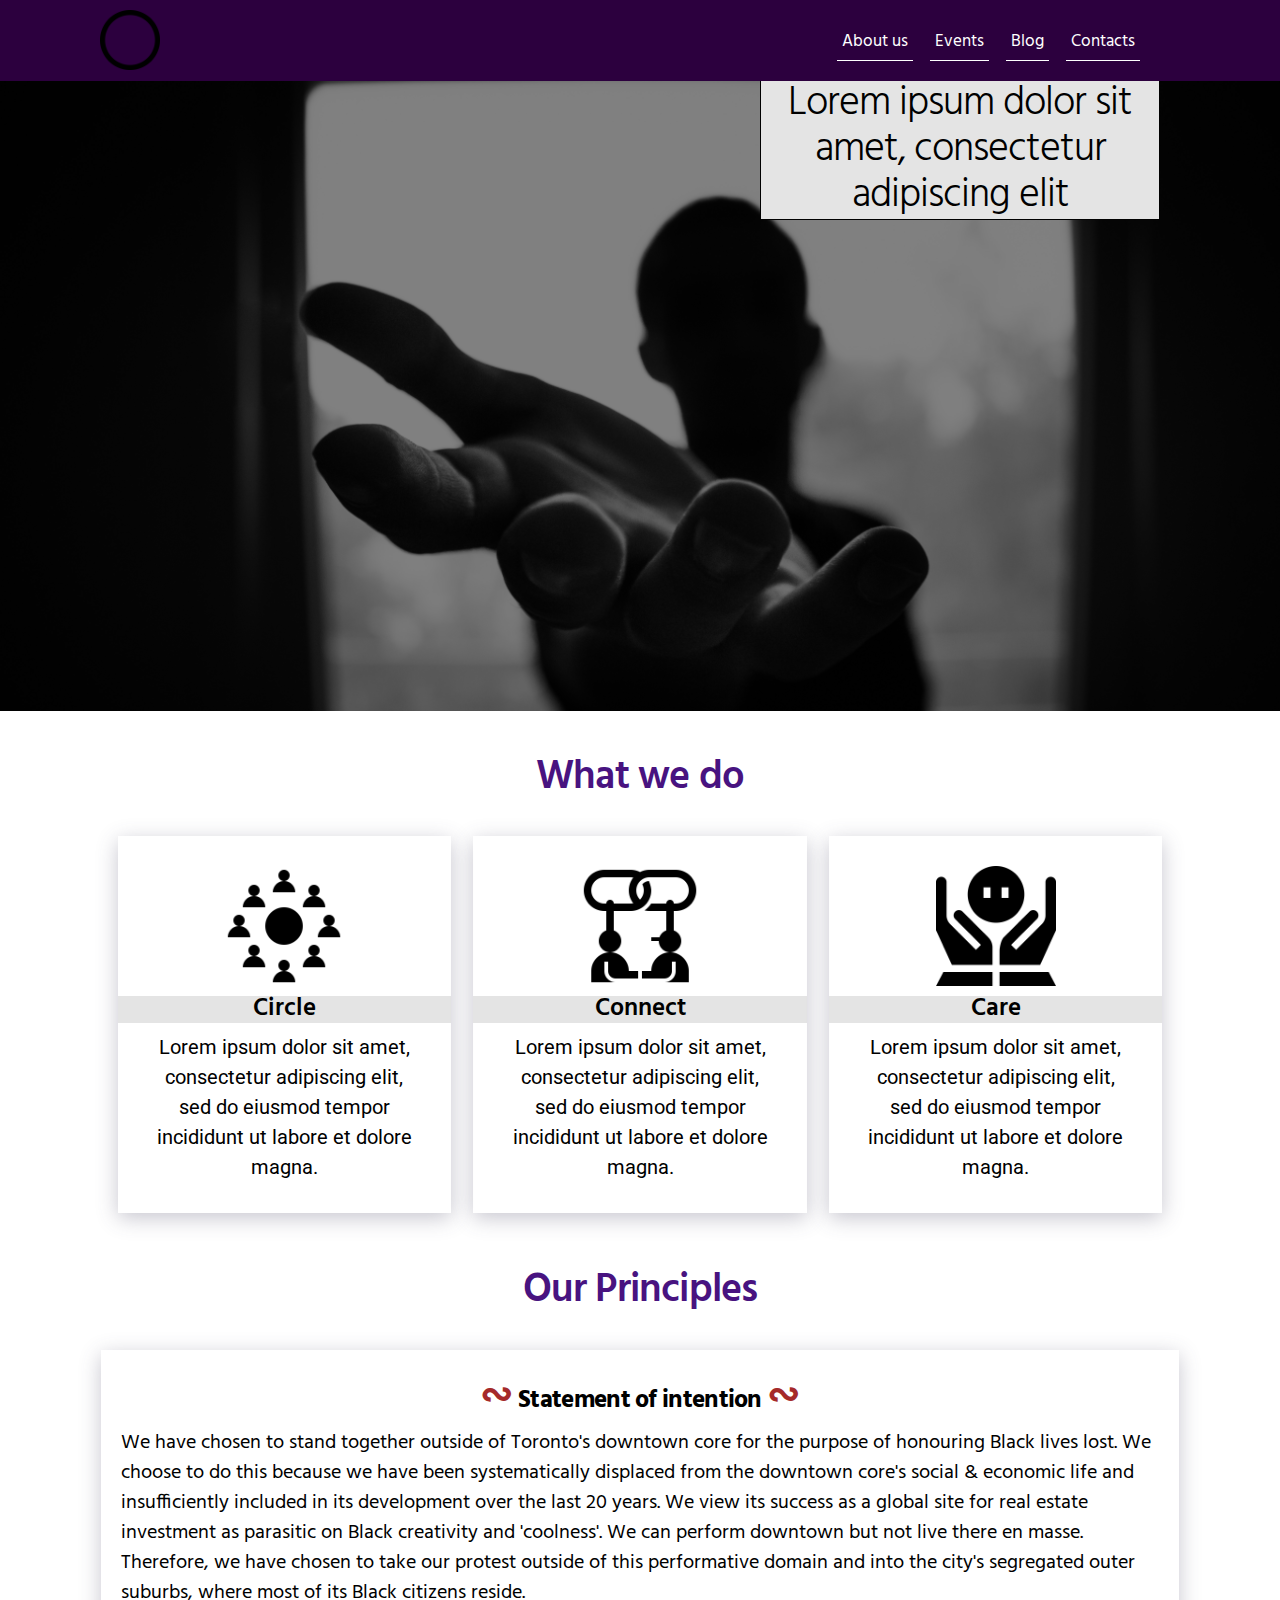
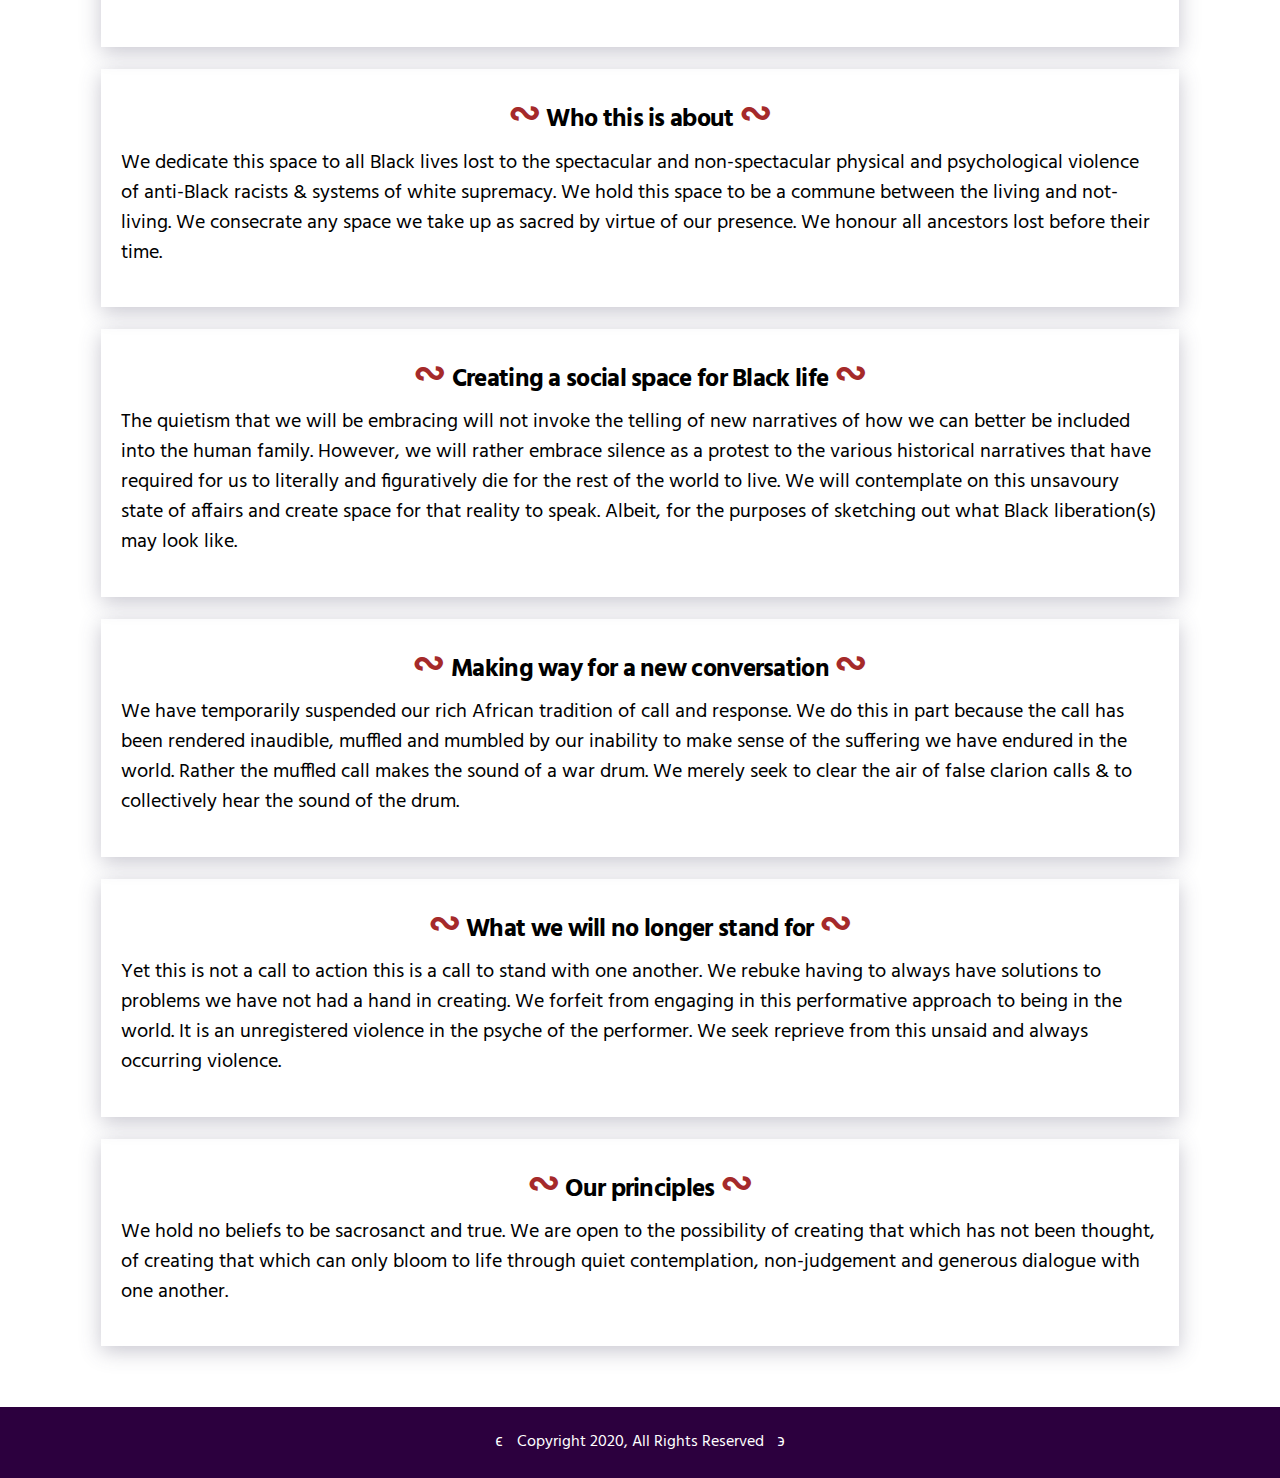
==== index.html @ c8350d37 "Update index.html" ====
<!DOCTYPE html>
<html lang="en">
<head>
	<meta charset="UTF-8">
	<meta name="viewport" content="width=device-width, initial-scale=1.0"> <!-- this makes sure that the media queries work; without it the queries will not function -->
    	<meta http-equiv="X-UA-Compatible" content="ie=edge">
	<title> Doma </title>

	<!-- link to google fonts -->    
	<link href="https://fonts.googleapis.com/css?family=Hind|Montserrat|Open+Sans|Roboto&display=swap" rel="stylesheet"> 

	<!-- load in fontawesome -->
	<link rel="stylesheet" href="https://use.fontawesome.com/releases/v5.8.2/css/all.css" integrity="sha384-oS3vJWv+0UjzBfQzYUhtDYW+Pj2yciDJxpsK1OYPAYjqT085Qq/1cq5FLXAZQ7Ay" crossorigin="anonymous">

    <!-- link to styles -->
	<link rel="stylesheet" href="https://domagroup.github.io/being/land.css">
	
</head>

<body>

		<section class="firstbox"> <!-- This is the first box which contains the header and the top menu -->

				<div class="topnavcontainer">

					<div class="wrapper">

						<nav class="topnav">
							
							<a href="https://domagroup.github.io/being/index.html">
								<img src="https://domagroup.github.io/being/Assets/dot.png" alt= "Bptn logo">
							</a>
							
							<ul class="main-menu desk">
                                				<li><a href="https://domagroup.github.io/being/index.html">About us</a></li>
                                				<li><a href="https://domagroup.github.io/being/events.html">Events</a></li>
								<li><a href="https://domagroup.github.io/being/blog.html">Blog</a></li>
								<li><a href="">Contacts</a></li>
							</ul>

							<ul class="main-menu phone">
								<li><a>Menu<span>▼</span></a>
									<ul class="sub-menu">
										<li><a href="https://domagroup.github.io/being/index.html">About us</a></li>
										<li><a href="https://domagroup.github.io/being/events.html">Events</a></li>
										<li><a href="https://domagroup.github.io/being/blog.html">Blog</a></li>
										<li><a href="">Contacts</a></li>
									</ul>		
								</li>
							</ul>

						</nav>

					</div>

				</div>

				<header class="headland"> <!-- header -->

					<div class="wrapper">

						<div class="headertext">

							<h1>Lorem ipsum dolor sit amet, consectetur adipiscing elit </h1>

						</div>

					</div>

				</header><!-- end of header -->

		</section>

		<section class="ourstrategy">    

                <div class="wrapper"> 
    
                    <h2> What we do </h2>
    
                        <section class="flex-container"> 
                                
                                <div class="container">
    
                                        <div class="image"> 
                                            <img src="https://domagroup.github.io/being/Assets/meeting.png" alt=" two girls and a man wearing blue shits and staring to the left">
                                        </div>
                                    
                                        <div class= "words">
    
                                            <h2>Circle</h2>

                                            <p> Lorem ipsum dolor sit amet, consectetur adipiscing elit, sed do eiusmod tempor incididunt ut labore et dolore magna.  </p>
                                            
                                            
                                        </div>
    
                                </div>
    
                                <div class="container">
    
                                        <div class="image"> 
                                            <img src="https://domagroup.github.io/being/Assets/relationship.png " alt=" two girls and a man wearing blue shits and staring to the left">
                                        </div>
                                    
                                        <div class= "words">
    
                                            <h2>Connect</h2>

                                            <p> Lorem ipsum dolor sit amet, consectetur adipiscing elit, sed do eiusmod tempor incididunt ut labore et dolore magna.  </p>
                                            
                                            
                                        </div>
    
                                </div>

                                <div class="container help">
    
                                        <div class="image"> 
                                            <img src="https://domagroup.github.io/being/Assets/help.png" alt=" two girls and a man wearing blue shits and staring to the left">
                                        </div>
                                    
                                        <div class= "words">
    
                                            <h2>Care</h2>

                                            <p> Lorem ipsum dolor sit amet, consectetur adipiscing elit, sed do eiusmod tempor incididunt ut labore et dolore magna.  </p>
                                            
                                            
                                        </div>
    
                                </div>
    
                        </section>
                        
                </div>
    
        </section>

        <section class="accomplishments">

            <div class="wrapper">

                <div class="wordsandicons">

                    <h2> Our Principles</h2>

                        <section class="flex-container">

                                <div class="container">
                          
                                        <div class= "words">
                                            
                                            <h2> Statement of intention </h2>

                                            <p> We have chosen to stand together outside of Toronto's downtown core for the purpose of 
						honouring Black lives lost. We choose to do this because we have been systematically displaced 
						from the downtown core's social & economic life and insufficiently included in its development 
						over the last 20 years. We view its success as a global site for real estate investment as parasitic 
						on Black creativity and 'coolness'. We can perform downtown but not live there en masse. 
						Therefore, we have chosen to take our protest outside of this performative domain and into 
						the city's segregated outer suburbs, where most of its Black citizens reside. 
					   </p>
                                            
                                        </div>

                                </div>

                                <div class="container">

                                        <div class= "words">
                                            
                                            <h2> Who this is about </h2>

                                            <p> We dedicate this space to all Black lives lost to the spectacular and non-spectacular physical 
						and psychological violence of anti-Black racists & systems of white supremacy. We hold this space 
						to be a commune between the living and not-living. We consecrate any space we take up as sacred by 
						virtue of our presence. We honour all ancestors lost before their time.
						
					   </p>
                                            
                                        </div>

                                </div>

                                <div class="container">

                                        <div class= "words">
                                            
                                            <h2> Creating a social space for Black life </h2>

                                            <p> The quietism that we will be embracing will not invoke the telling of new narratives of how we 
						can better be included into the human family. However, we will rather embrace silence as a protest 
						to the various historical narratives that have required for us to literally and figuratively die for 
						the rest of the world to live. We will contemplate on this unsavoury state of affairs and create space 
						for that reality to speak. Albeit, for the purposes of sketching out what Black liberation(s) may look like.  
					   </p>
                                            
                                        </div>

                                </div>

                                <div class="container">

                                        <div class= "words">
                                            
                                            <h2> Making way for a new conversation </h2>

                                            <p> We have temporarily suspended our rich African tradition of call and response. 
						We do this in part because the call has been rendered inaudible, muffled and mumbled by 
						our inability to make sense of the suffering we have endured in the world. Rather the muffled 
						call makes the sound of a war drum. We merely seek to clear the air of false clarion calls & 
						to collectively hear the sound of the drum.  
					   </p>
                                            
                                        </div>

                                </div>
				
				<div class="container">

                                        <div class= "words">
                                            
                                            <h2> What we will no longer stand for </h2>

                                            <p> Yet this is not a call to action this is a call to stand with one another. 
						We rebuke having to always have solutions to problems we have not had a hand in creating. 
						We forfeit from engaging in this performative approach to being in the world. 
						It is an unregistered violence in the psyche of the performer. 
						We seek reprieve from this unsaid and always occurring violence. 
					   </p>
                                            
                                        </div>

                                </div>
				
				<div class="container">

                                        <div class= "words">
                                            
                                            <h2> Our principles </h2>

                                            <p> We hold no beliefs to be sacrosanct and true. 
						We are open to the possibility of creating that which has not been thought, 
						of creating that which can only bloom to life through quiet contemplation, 
						non-judgement and generous dialogue with one another.
					   </p>
                                            
                                        </div>

                                </div>

                        </section>

                    </div>
        
            </div>

        </section>



		<footer>

			<div class="wrapper">

				<p> <span>ϵ</span> Copyright 2020, All Rights Reserved <span>϶</span> </p>
		
			</div>

        </footer>
        
</body>

</html>
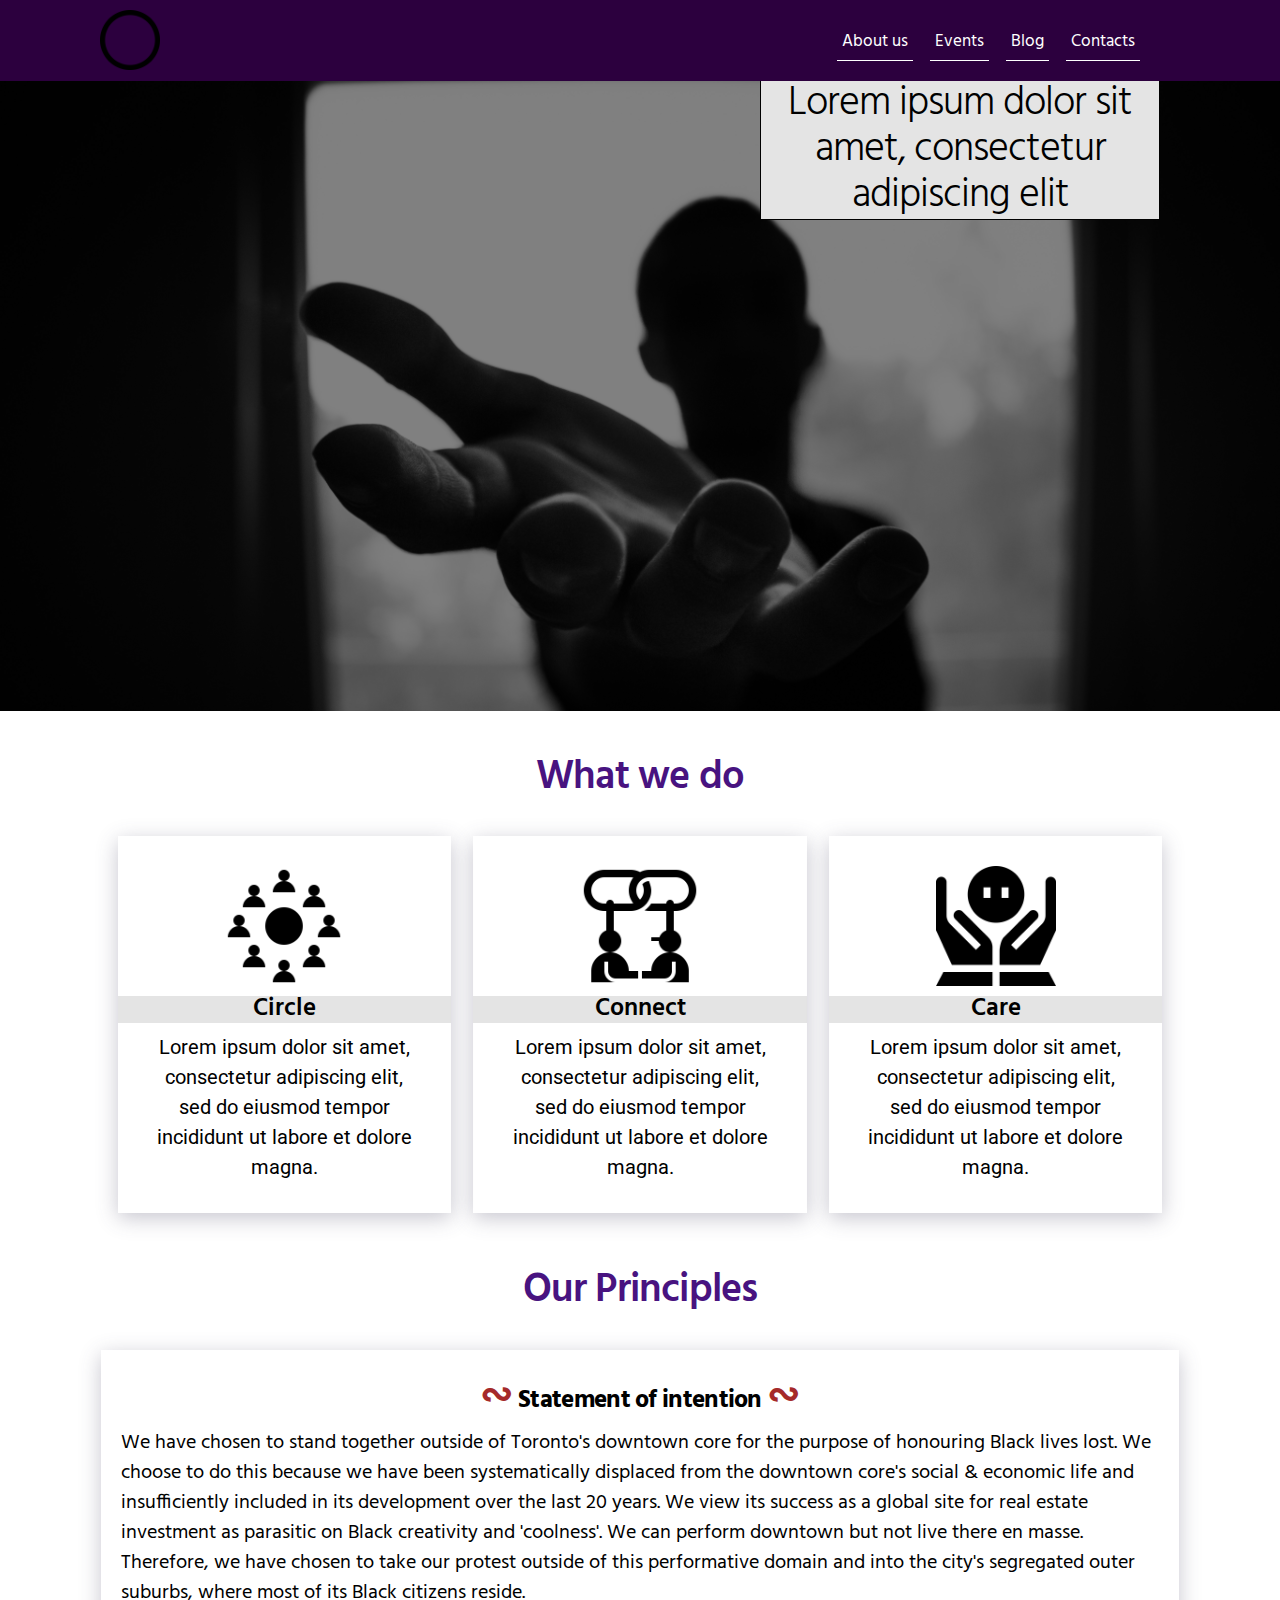
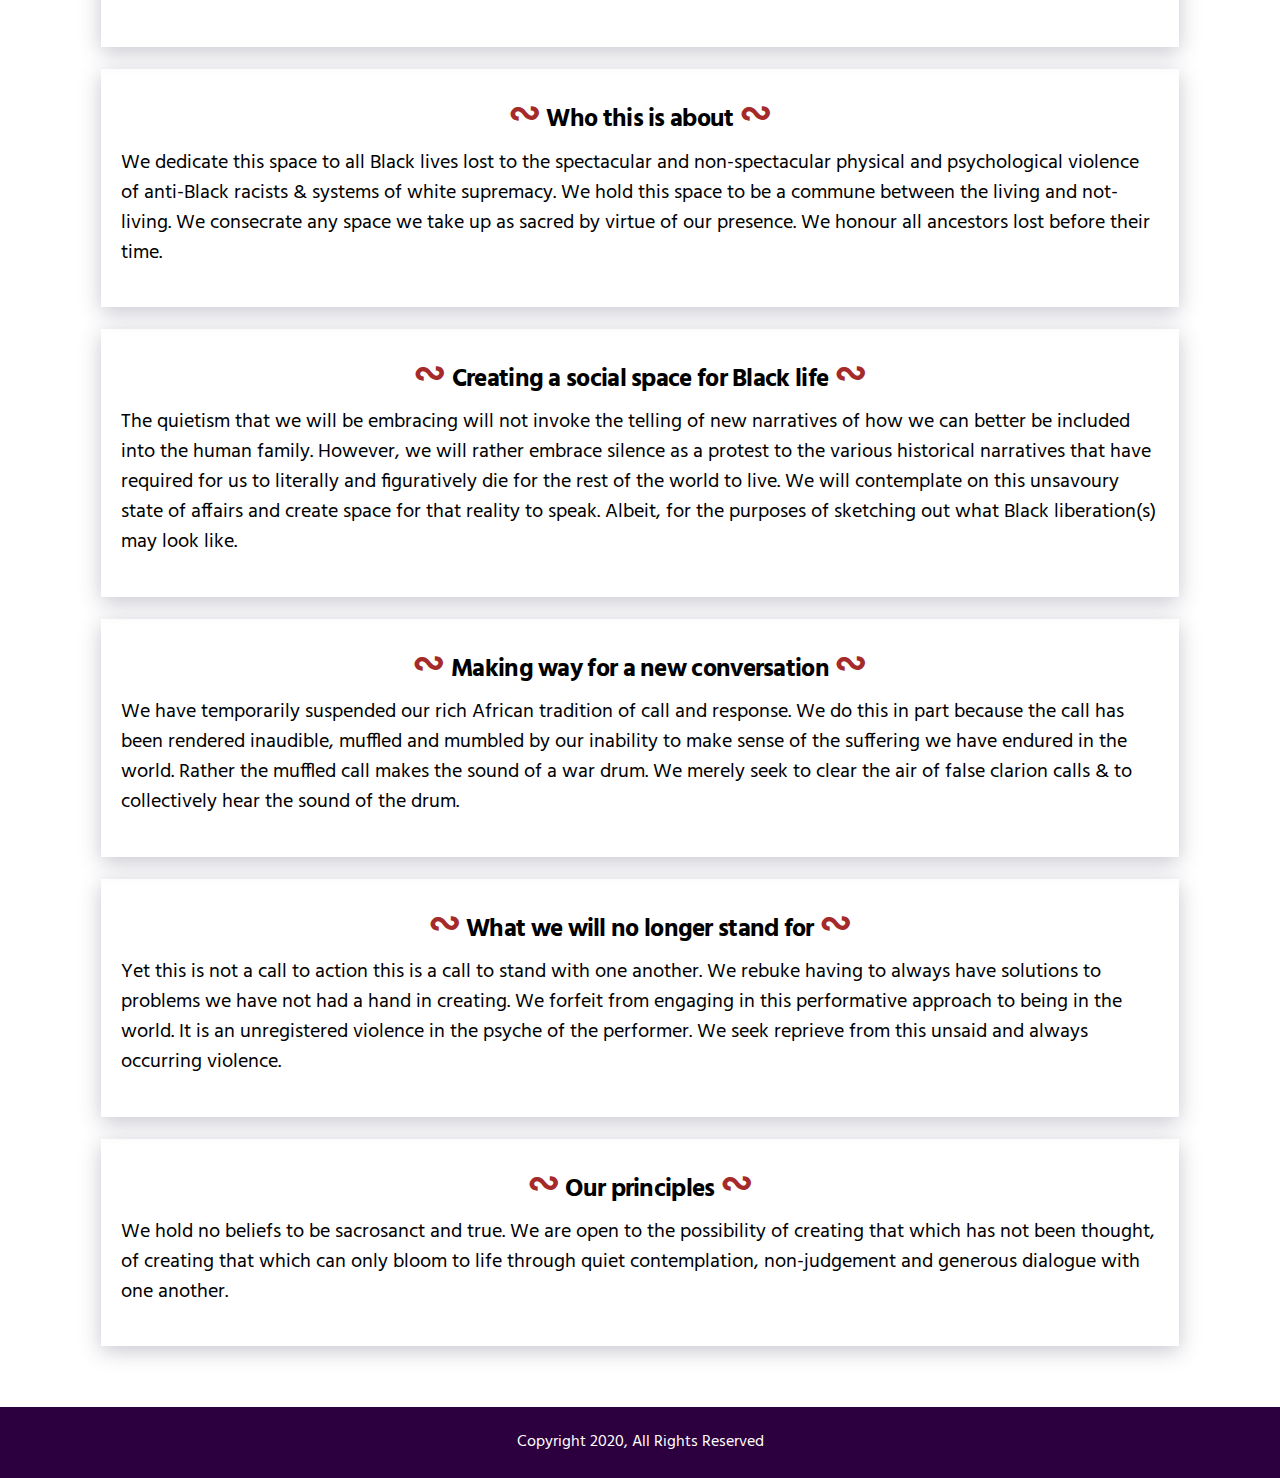
==== commit 8a31a6cf: "Update index.html" ====
--- a/index.html
+++ b/index.html
@@ -263,7 +263,7 @@
 
 			<div class="wrapper">
 
-				<p> <span>ϵ</span> Copyright 2020, All Rights Reserved <span>϶</span> </p>
+				<p> Copyright 2020, All Rights Reserved </p>
 		
 			</div>
 
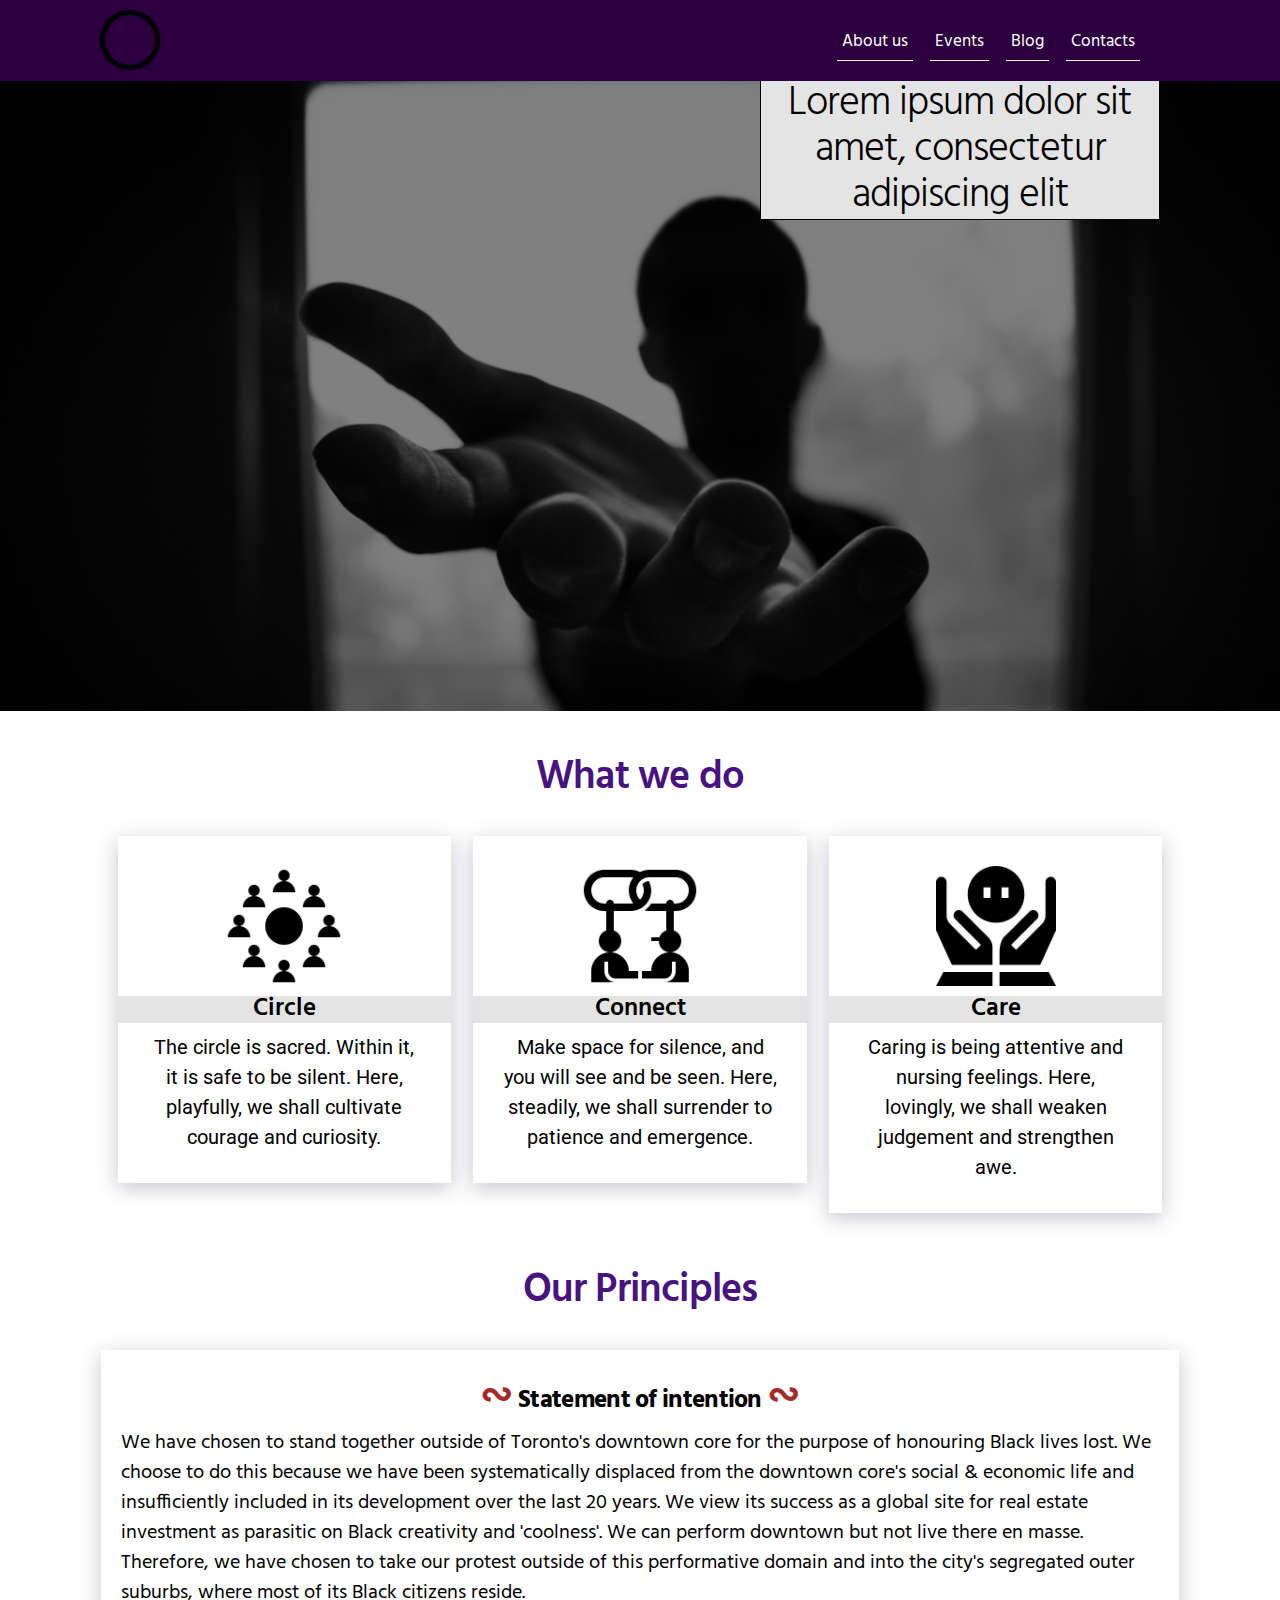
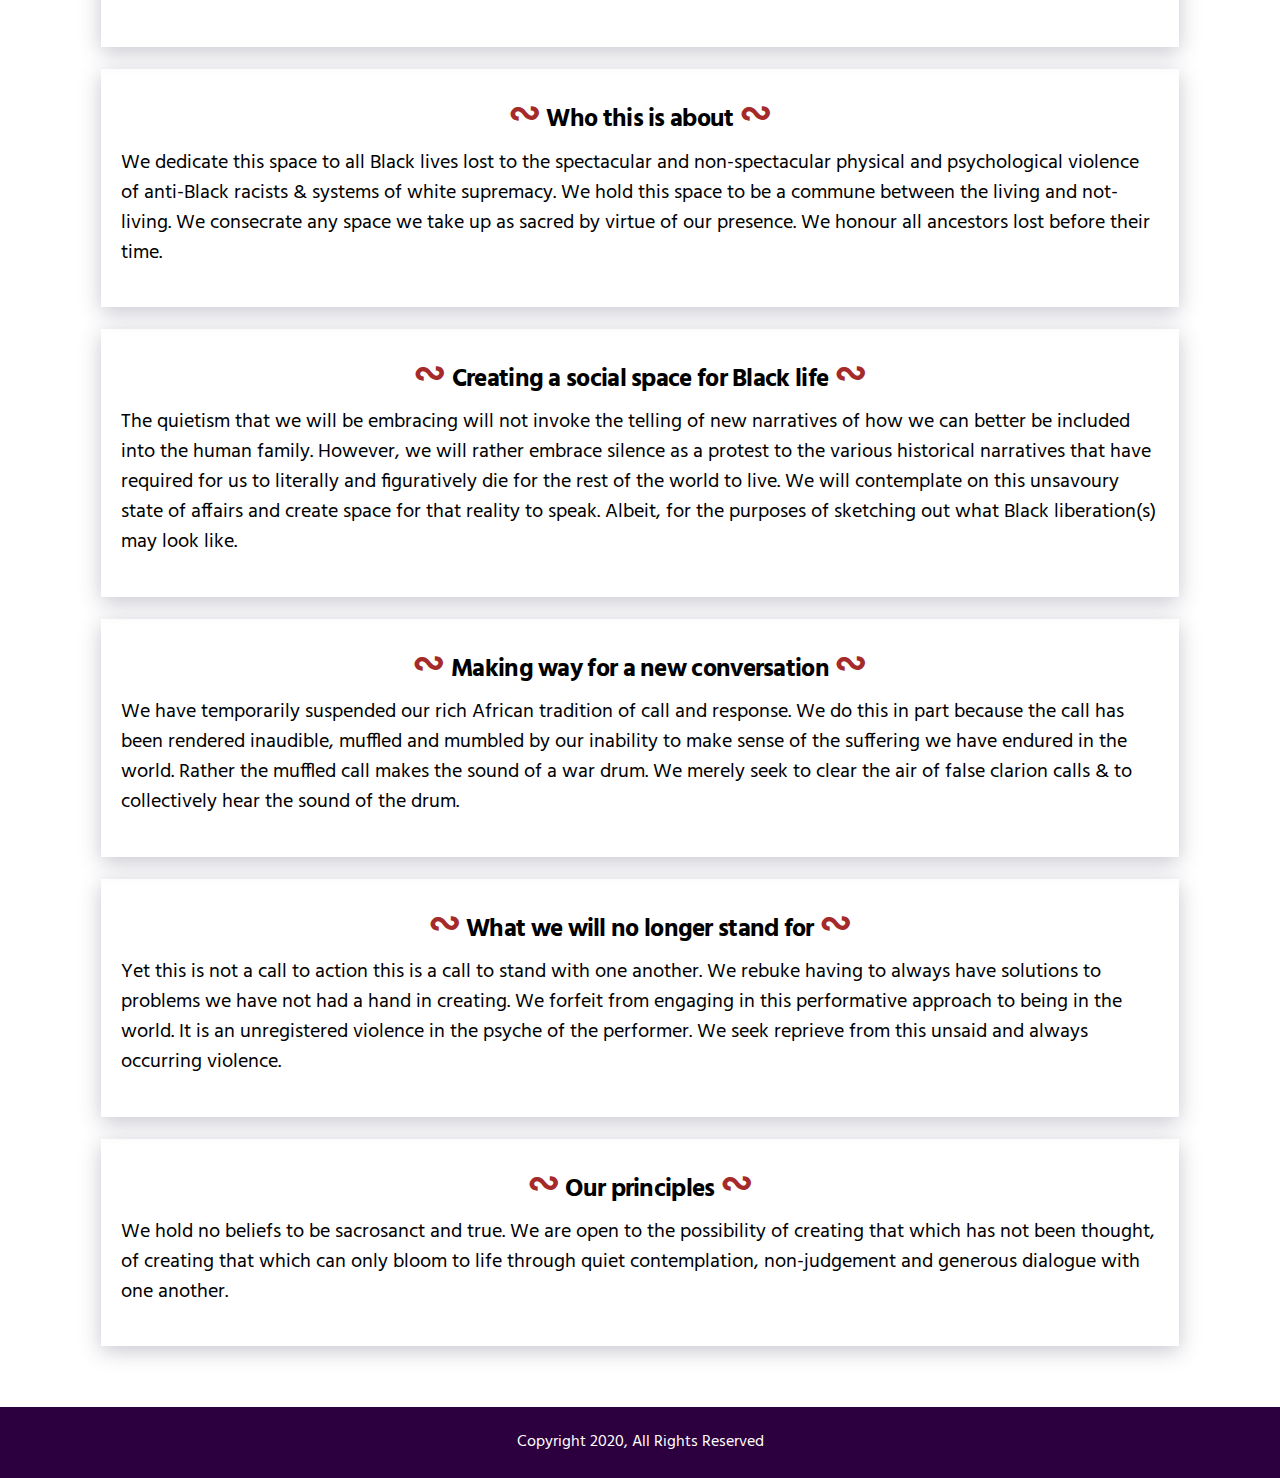
==== commit c2998efa: "Update index.html" ====
--- a/index.html
+++ b/index.html
@@ -89,7 +89,7 @@
     
                                             <h2>Circle</h2>
 
-                                            <p> Lorem ipsum dolor sit amet, consectetur adipiscing elit, sed do eiusmod tempor incididunt ut labore et dolore magna.  </p>
+                                            <p> The circle is sacred. Within it, it is safe to be silent. Here, playfully, we shall cultivate courage and curiosity. </p>
                                             
                                             
                                         </div>
@@ -106,7 +106,7 @@
     
                                             <h2>Connect</h2>
 
-                                            <p> Lorem ipsum dolor sit amet, consectetur adipiscing elit, sed do eiusmod tempor incididunt ut labore et dolore magna.  </p>
+                                            <p> Make space for silence, and you will see and be seen. Here, steadily, we shall surrender to patience and emergence. </p>
                                             
                                             
                                         </div>
@@ -123,7 +123,7 @@
     
                                             <h2>Care</h2>
 
-                                            <p> Lorem ipsum dolor sit amet, consectetur adipiscing elit, sed do eiusmod tempor incididunt ut labore et dolore magna.  </p>
+                                            <p> Caring is being attentive and nursing feelings. Here, lovingly, we shall weaken judgement and strengthen awe. </p>
                                             
                                             
                                         </div>
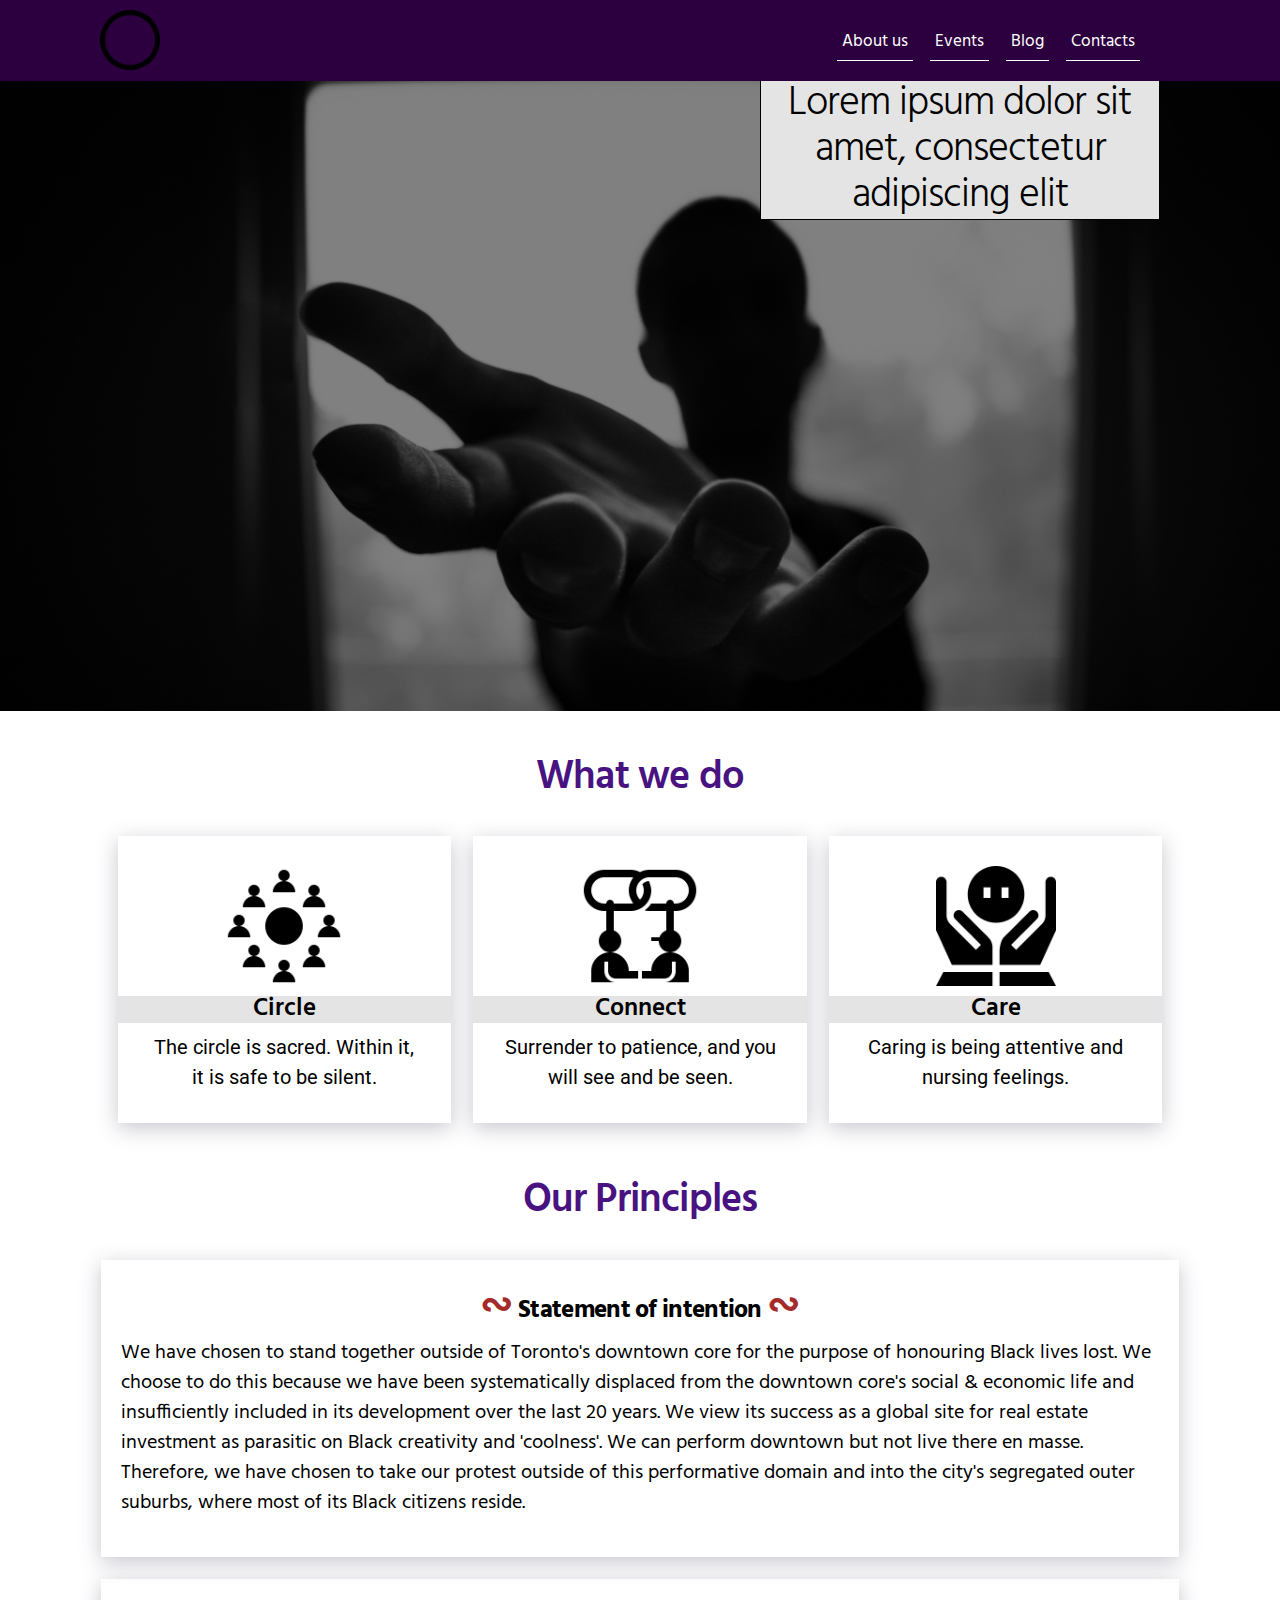
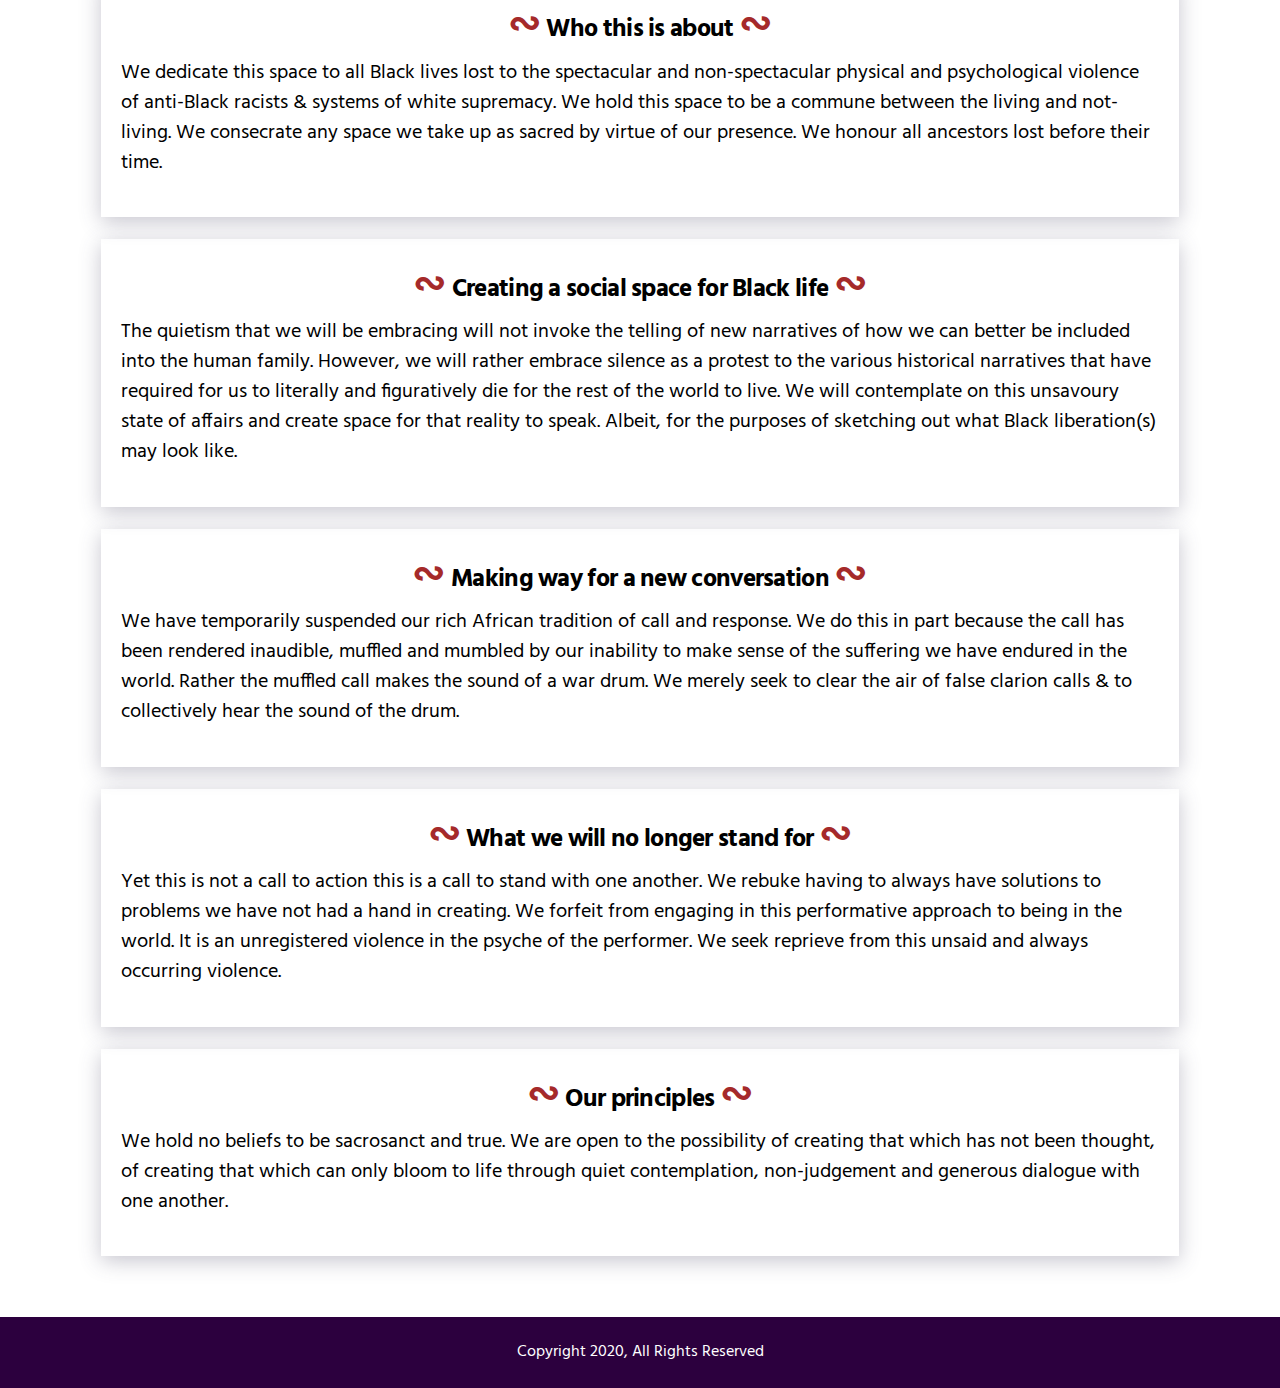
==== commit 3767b3ba: "Update index.html" ====
--- a/index.html
+++ b/index.html
@@ -89,7 +89,7 @@
     
                                             <h2>Circle</h2>
 
-                                            <p> The circle is sacred. Within it, it is safe to be silent. Here, playfully, we shall cultivate courage and curiosity. </p>
+                                            <p> The circle is sacred. Within it, it is safe to be silent. </p>
                                             
                                             
                                         </div>
@@ -106,7 +106,7 @@
     
                                             <h2>Connect</h2>
 
-                                            <p> Make space for silence, and you will see and be seen. Here, steadily, we shall surrender to patience and emergence. </p>
+                                            <p> Surrender to patience, and you will see and be seen.  </p>
                                             
                                             
                                         </div>
@@ -123,7 +123,7 @@
     
                                             <h2>Care</h2>
 
-                                            <p> Caring is being attentive and nursing feelings. Here, lovingly, we shall weaken judgement and strengthen awe. </p>
+                                            <p> Caring is being attentive and nursing feelings. </p>
                                             
                                             
                                         </div>
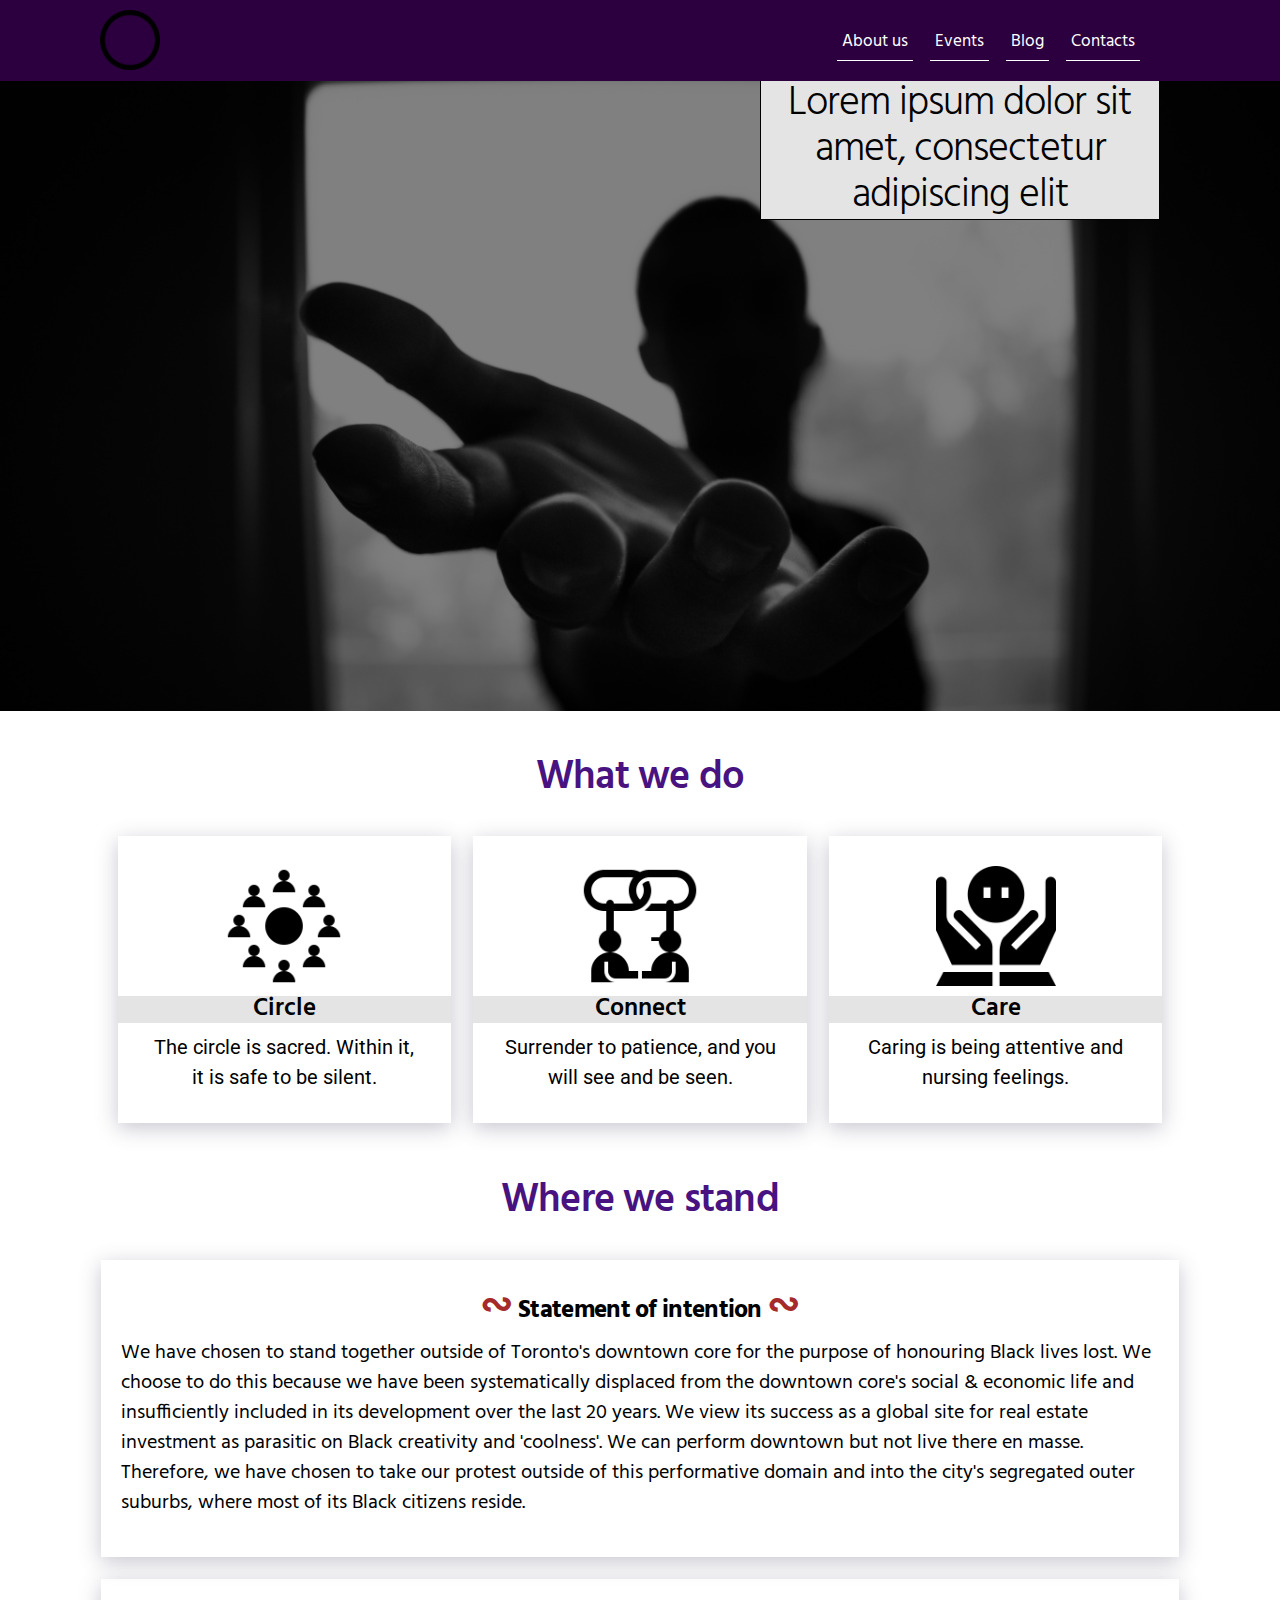
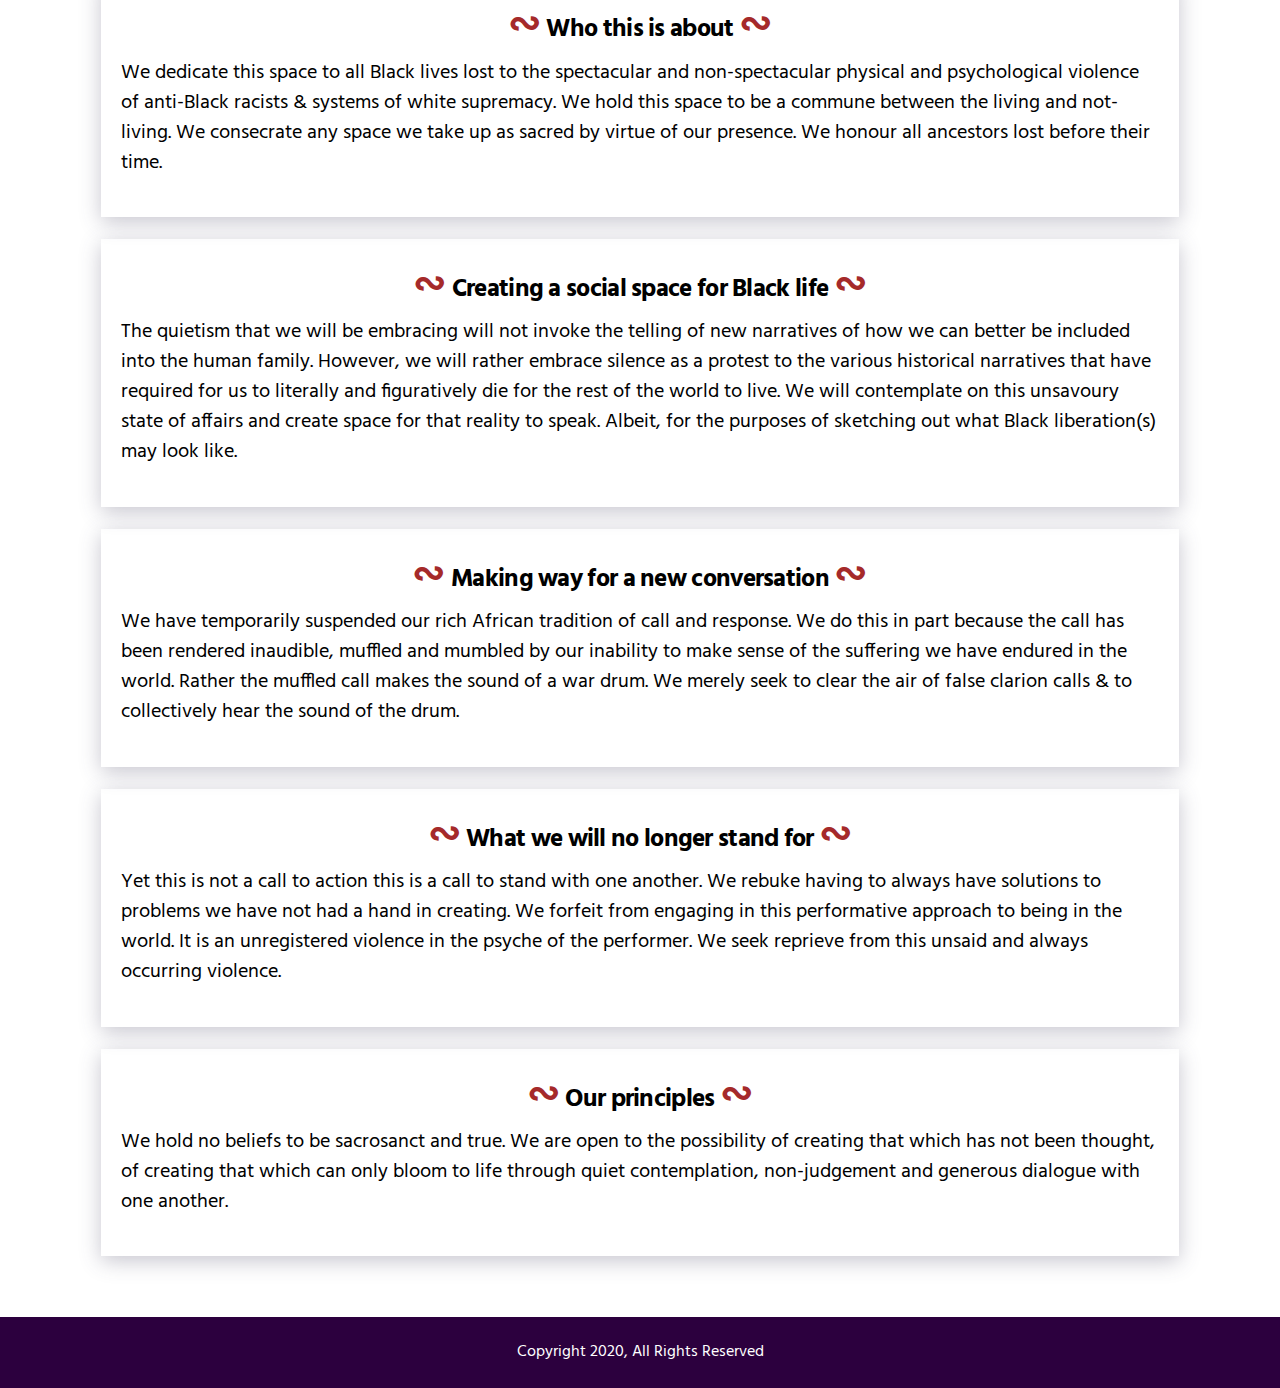
==== commit a0d7f36b: "Update index.html" ====
--- a/index.html
+++ b/index.html
@@ -142,7 +142,7 @@
 
                 <div class="wordsandicons">
 
-                    <h2> Our Principles</h2>
+                    <h2>Where we stand</h2>
 
                         <section class="flex-container">
 
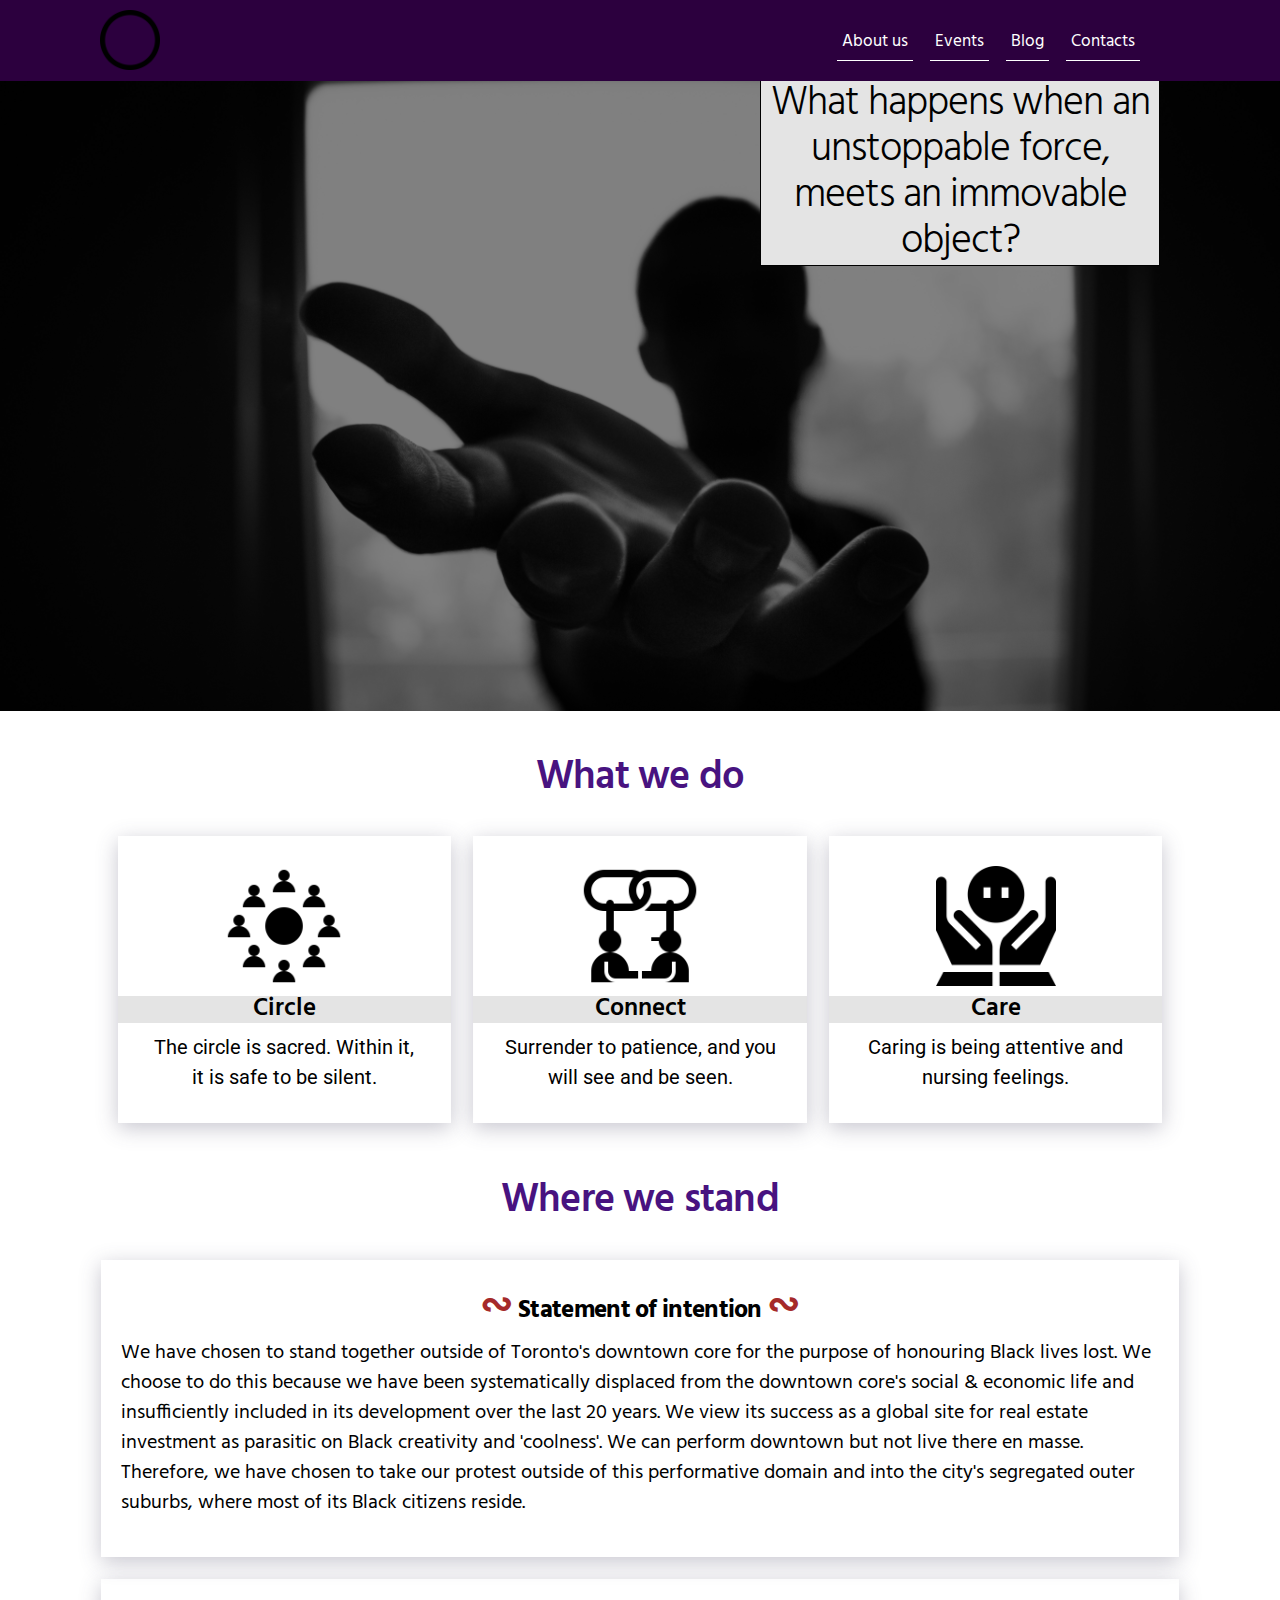
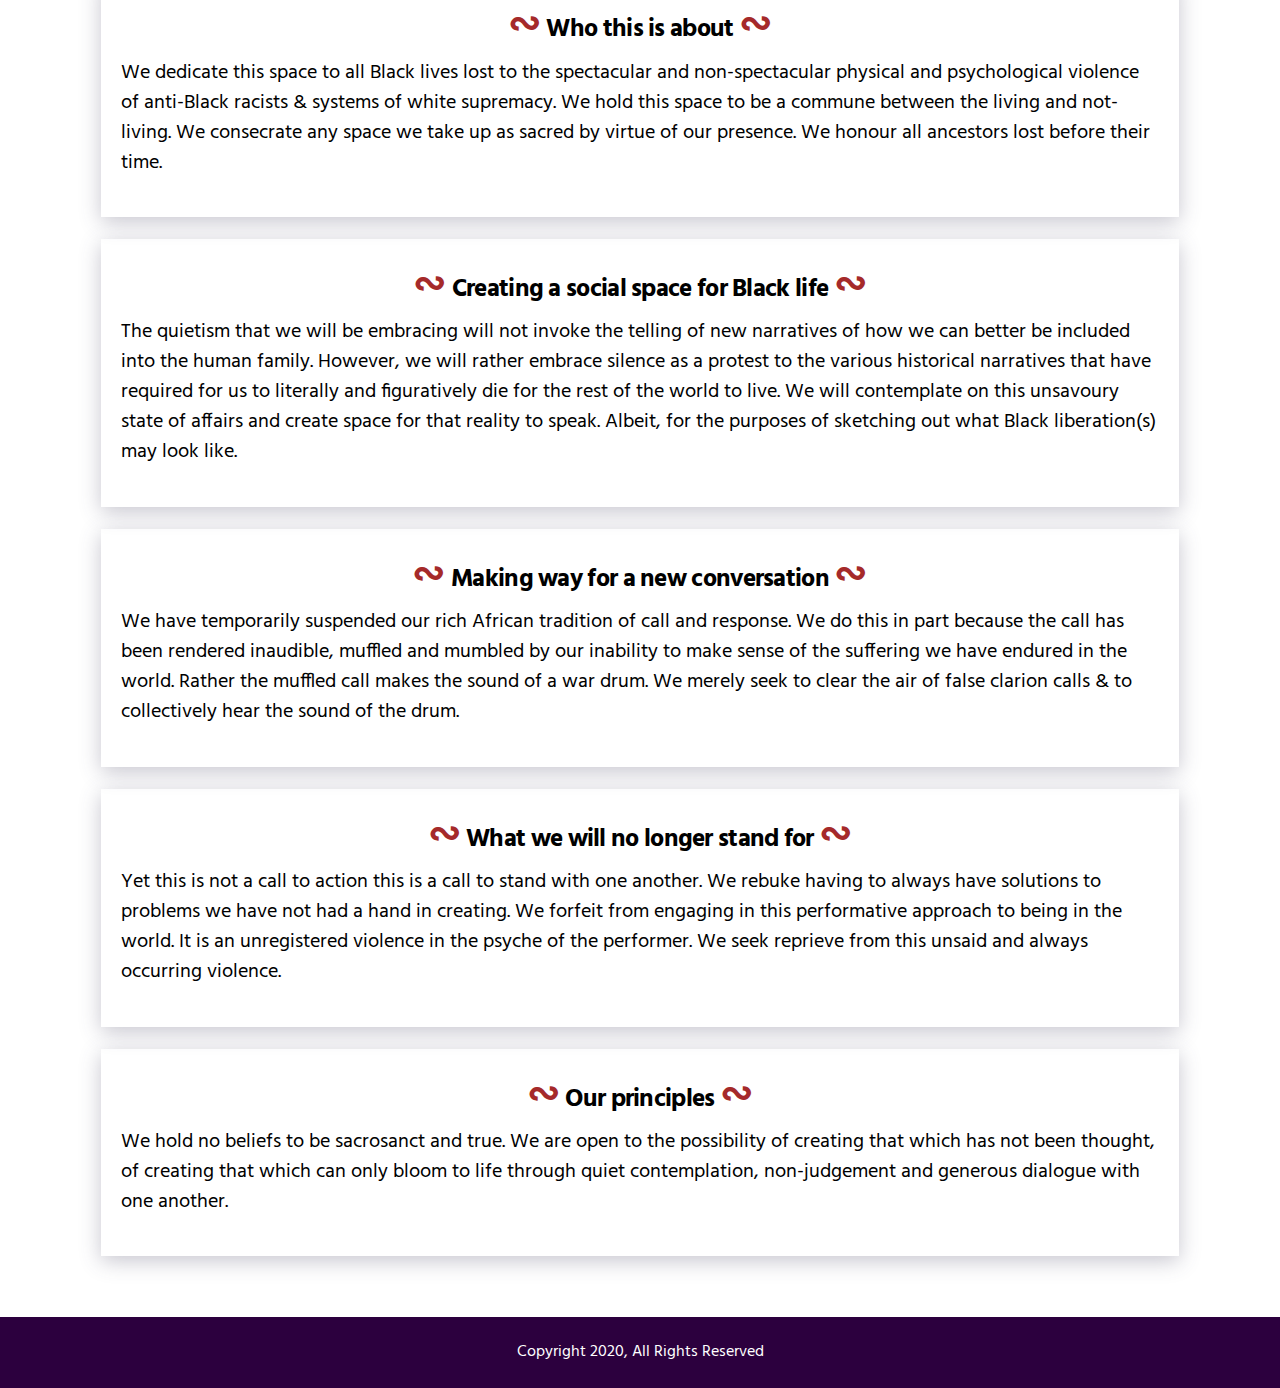
==== commit c3f3ffe8: "Update index.html" ====
--- a/index.html
+++ b/index.html
@@ -61,7 +61,7 @@
 
 						<div class="headertext">
 
-							<h1>Lorem ipsum dolor sit amet, consectetur adipiscing elit </h1>
+							<h1> What happens when an unstoppable force, meets an immovable object? </h1>
 
 						</div>
 
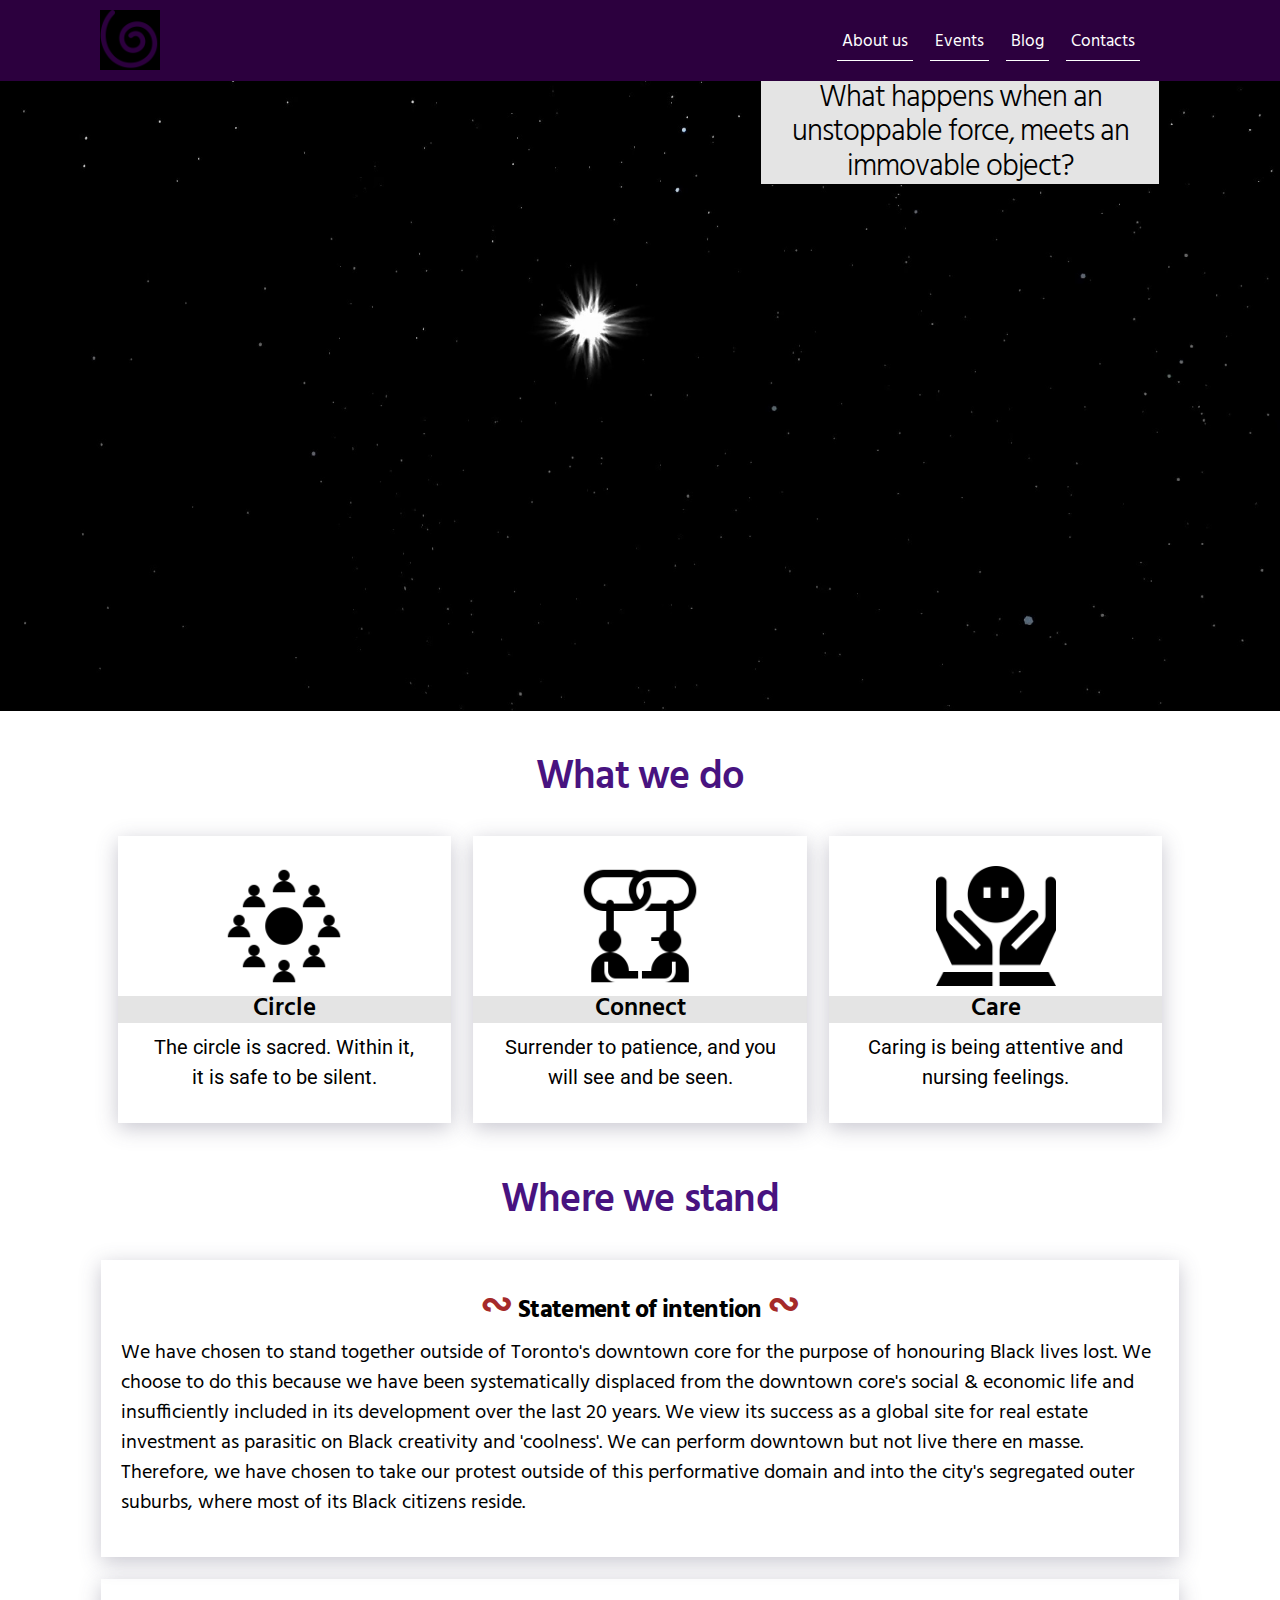
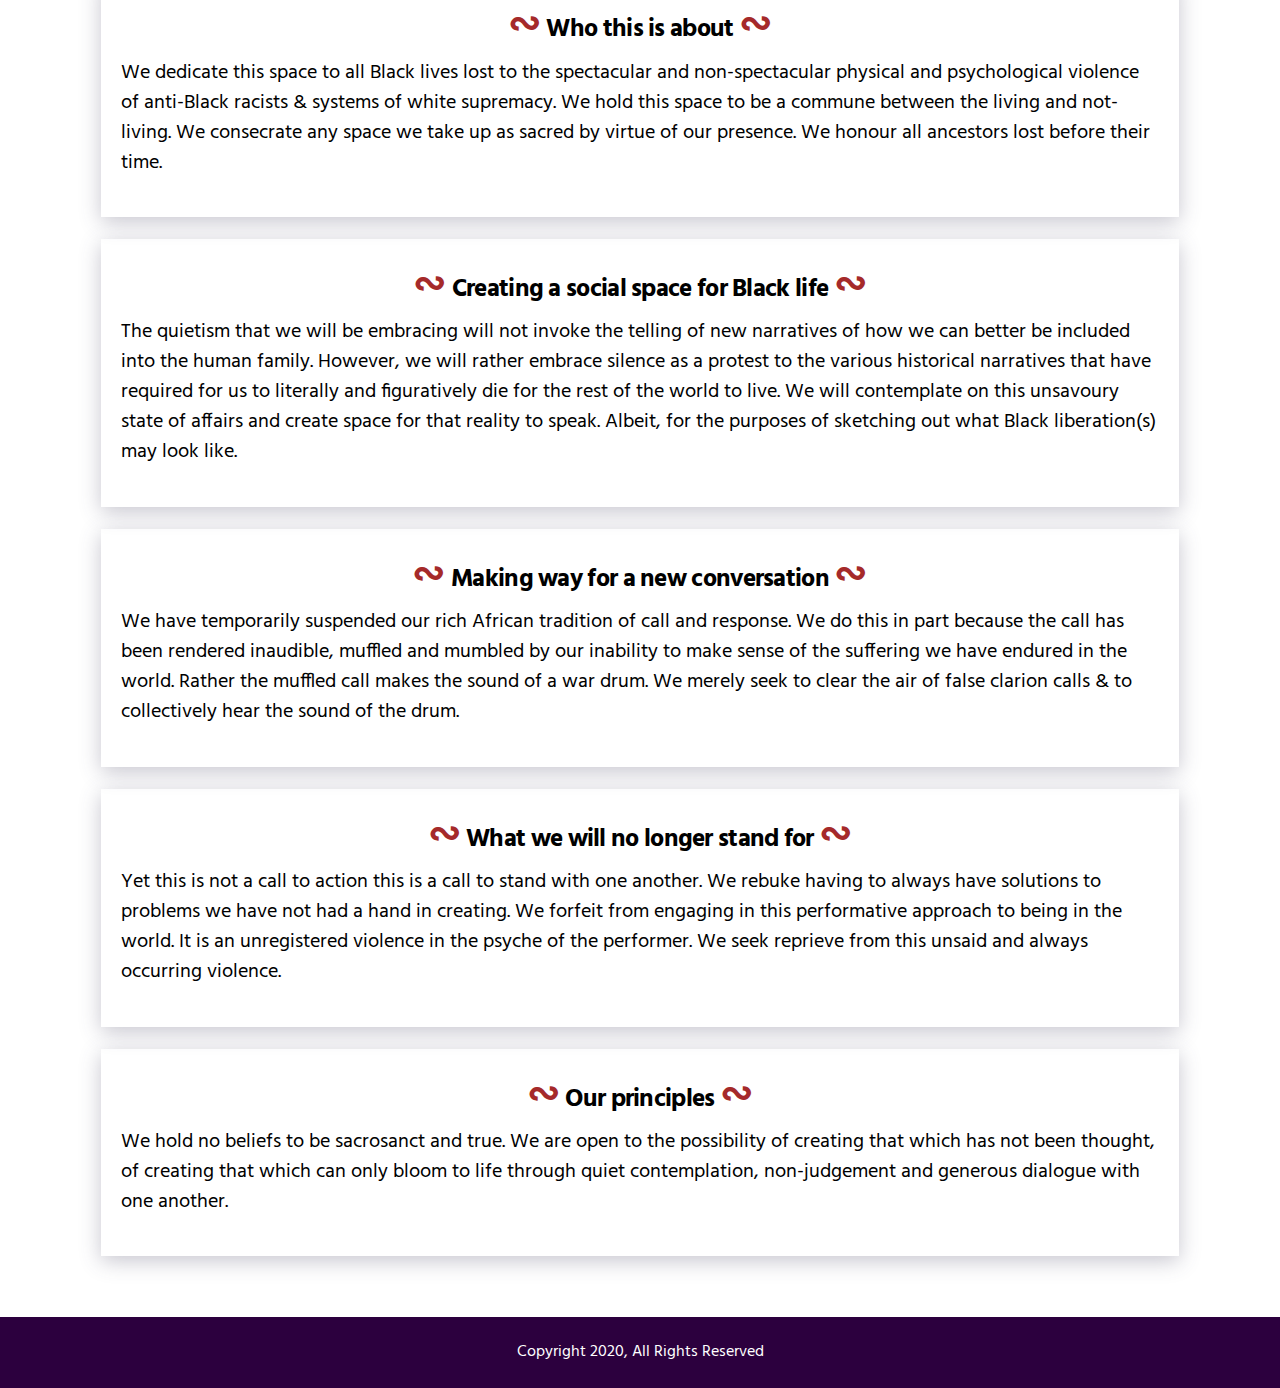
==== commit 2f1b41d7: "Update index.html" ====
--- a/index.html
+++ b/index.html
@@ -28,7 +28,7 @@
 						<nav class="topnav">
 							
 							<a href="https://domagroup.github.io/being/index.html">
-								<img src="https://domagroup.github.io/being/Assets/dot.png" alt= "Bptn logo">
+								<img src="https://domagroup.github.io/being/Assets/spiral1.png" alt= "Bptn logo">
 							</a>
 							
 							<ul class="main-menu desk">
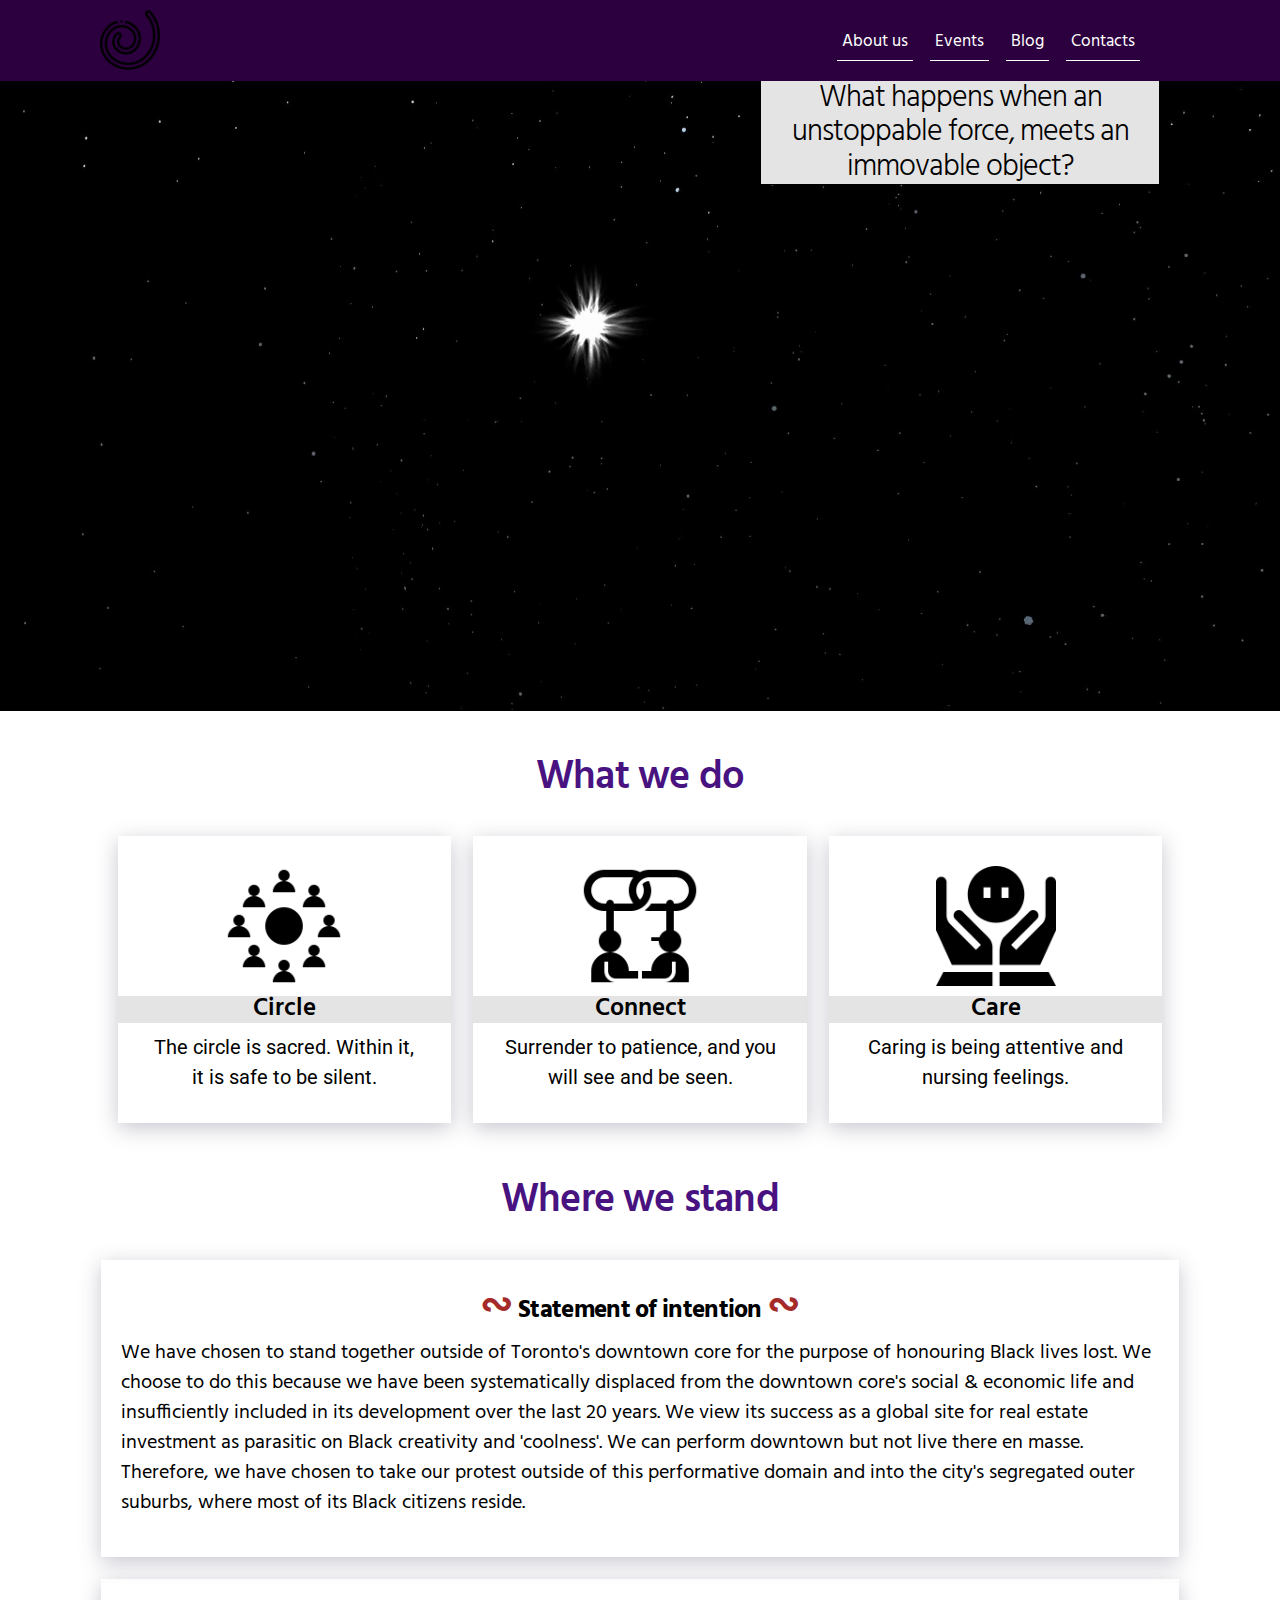
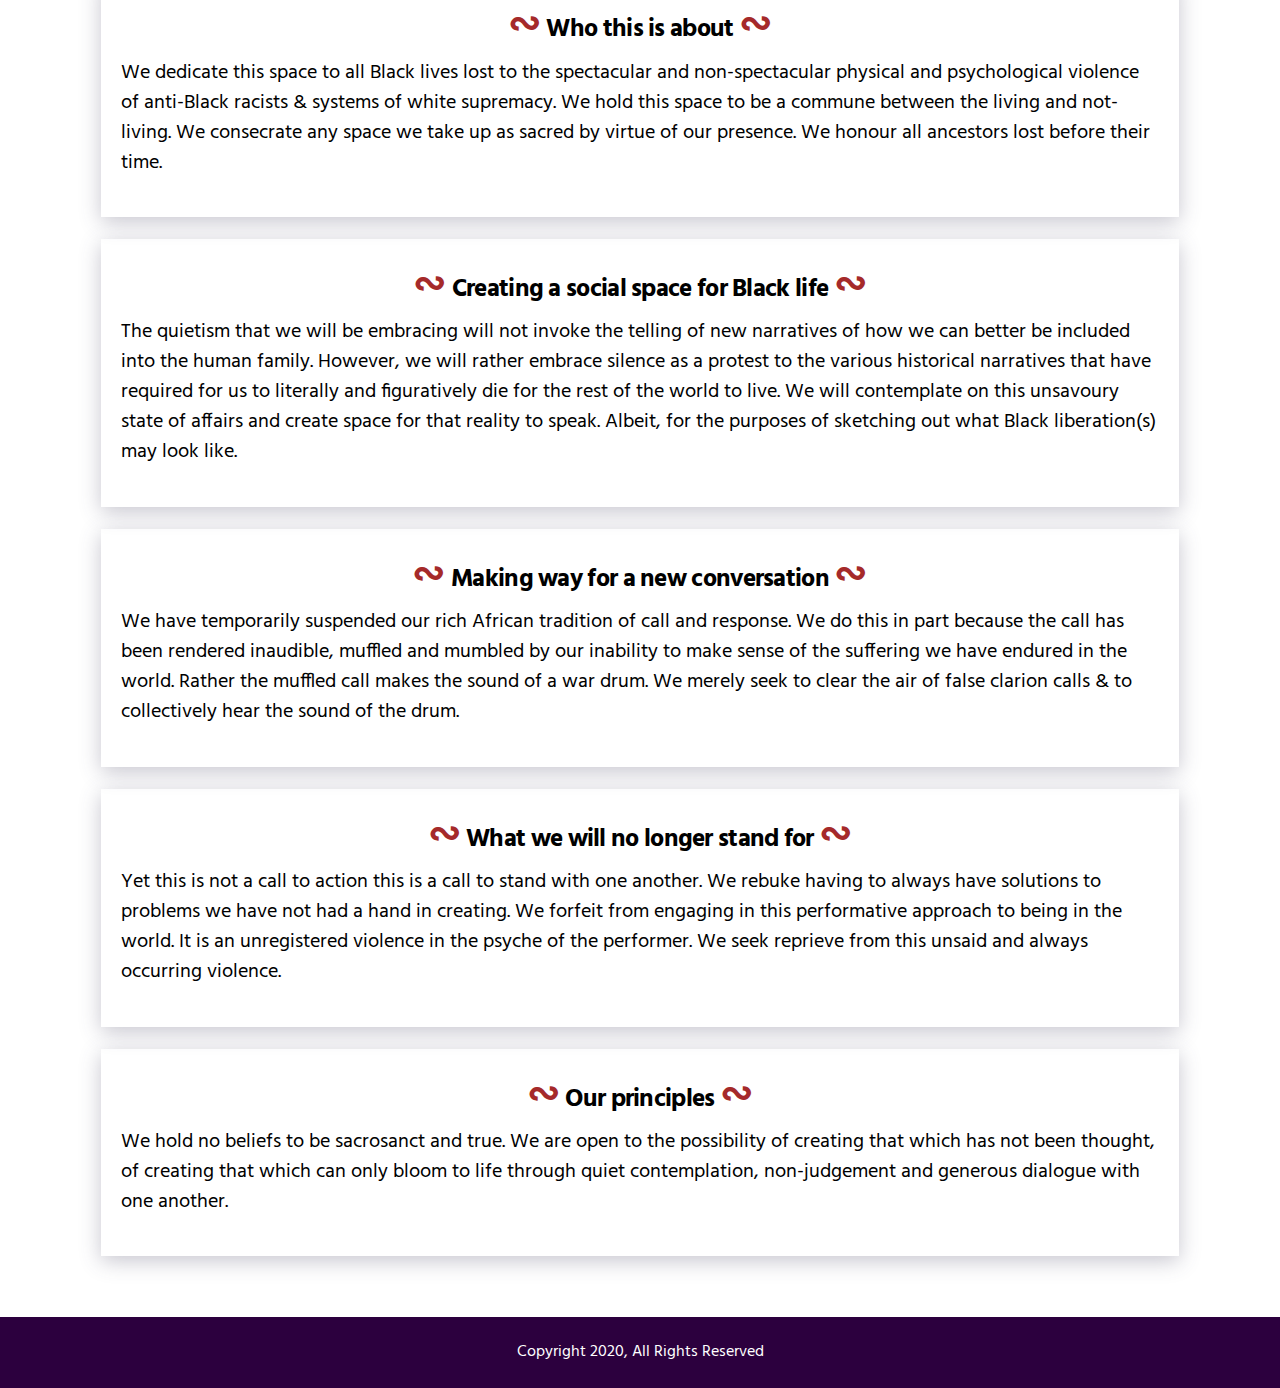
==== commit eec62fbb: "Update index.html" ====
--- a/index.html
+++ b/index.html
@@ -28,7 +28,7 @@
 						<nav class="topnav">
 							
 							<a href="https://domagroup.github.io/being/index.html">
-								<img src="https://domagroup.github.io/being/Assets/spiral1.png" alt= "Bptn logo">
+								<img src="https://domagroup.github.io/being/Assets/spiral2.png" alt= "Bptn logo">
 							</a>
 							
 							<ul class="main-menu desk">
